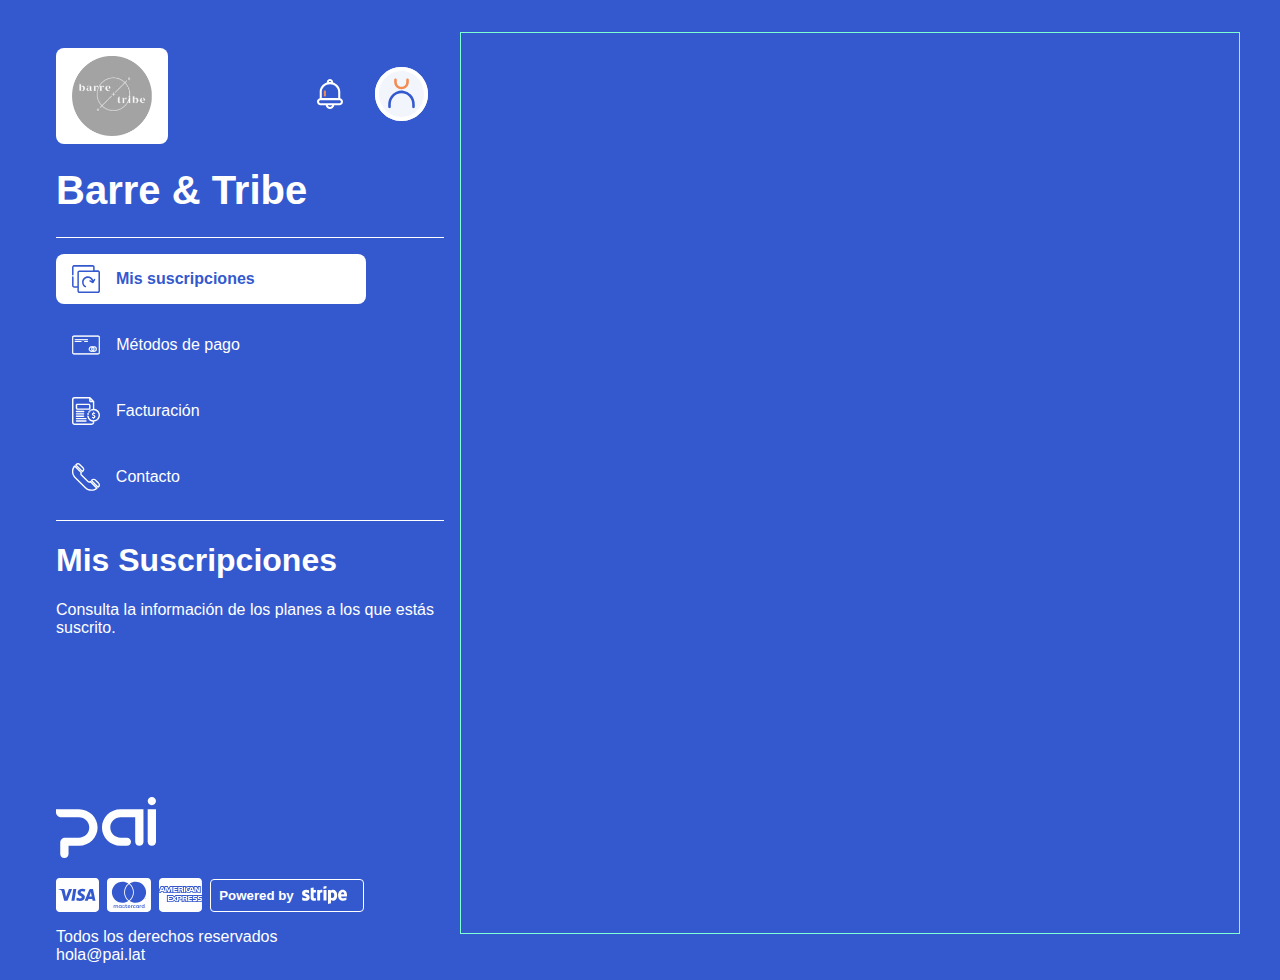
==== index.html @ e269d165 "first commit" ====
<!DOCTYPE html>
<html lang="en">
  <head>
    <meta charset="UTF-8" />
    <meta http-equiv="X-UA-Compatible" content="IE=edge" />
    <meta name="viewport" content="width=device-width, initial-scale=1.0" />
    <link rel="stylesheet" href="./assets/css/main.css" />
    <title>Pai - Technical Challenge</title>
  </head>
  <body>
    <main class="container">
      <aside class="menu">
        <header class="header">
          <div class="header__company-img">
            <img src="./assets/img/barre_tribe.png" alt="company logo" />
          </div>
          <div class="header__icons">
            <a href="#" alt="">
              <img src="./assets/svg/icons/bell.svg" alt="Notificaciones" />
            </a>
            <a href="#">
              <img src="./assets/svg/icons/user_icon.svg" alt="Usuario" />
            </a>
          </div>
        </header>
        <nav>
          <h1 class="main-title">Barre & Tribe</h1>
          <div class="split-line"></div>
          <div class="nav__btn active">
            <img src="./assets/svg/icons/subscriptions_icon.svg" alt="" />
            <p>Mis suscripciones</p>
          </div>
          <div class="nav__btn no-active">
            <img src="./assets/svg/icons/card_icon.svg" alt="" />
            <p>Métodos de pago</p>
          </div>
          <div class="nav__btn no-active">
            <img src="./assets/svg/icons/invoice_icon.svg" alt="" />
            <p>Facturación</p>
          </div>
          <div class="nav__btn no-active">
            <img src="./assets/svg/icons/phone_icon.svg" alt="" />
            <p>Contacto</p>
          </div>
          <br />
          <div class="split-line"></div>
        </nav>
        <article>
          <h1>Mis Suscripciones</h1>
          <h4>
            Consulta la información de los planes a los que estás suscrito.
          </h4>
        </article>
        <footer class="footer-container">
          <div class="footer-logo">
            <img src="./assets/svg/logos/pai_logo.svg" alt="" />
          </div>
          <div class="footer__cards-icons">
            <img src="./assets/svg/icons/visa.svg" alt="" />
            <img src="./assets/svg/icons/mastercard.svg" alt="" />
            <img src="./assets/svg/icons/american_express.svg" alt="" />
            <a
              href="https://stripe.com/partners/pai"
              class="footer__cards-icons--stripe link-dark"
              target="_blank"
            >
              <h5>Powered by</h5>
              <img src="./assets/svg/logos/stripe.svg" alt="" />
            </a>
          </div>
          <h4>Todos los derechos reservados</h4>
          <a href="mailto:hola@pai.lat" class="link-dark">hola@pai.lat</a>
        </footer>
      </aside>
      <section class="description"></section>
    </main>
  </body>
</html>
---- assets/css/main.css ----
:root {
  --main-color: #3459ce;
  --white: #fff;
}

body {
  margin: 0;
  padding: 0;
  box-sizing: border-box;
  background-color: var(--main-color);
  font-family: "ubuntu", sans-serif;
  font-size: 16px;
}

h1 {
  color: var(--white);
}

h4 {
  color: var(--white);
  font-weight: lighter;
  margin: 1rem 0 0 0;
}
.container {
  display: grid;
  grid-template-columns: 35% 65%;
  max-width: 1200px;
  margin: 0 auto;
  margin-top: 2rem;
  height: 100vh;
}

.menu {
  padding: 1rem;
}

.main-title {
  font-size: 2.5rem;
  margin: 1.5rem 0;
  color: var(--white);
}

.active {
  background-color: var(--white);
  width: 80%;
  color: var(--main-color);
  border-radius: 0.5rem;
  cursor: pointer;
  font-weight: bold;
}

.no-active {
  color: var(--white);
}

.no-active > img {
  filter: brightness(5);
}

.link-dark {
  color: var(--white);
  text-decoration: none;
}

/*********** Start Lateral Menu **********/

.header {
  display: flex;
  align-items: center;
  justify-content: space-between;
}

.header__company-img {
  height: 80px;
  border-radius: 0.5rem;
  background-color: var(--white);
  padding: 0.5rem 1rem;
  text-align: center;
}

.header__company-img img {
  height: 100%;
}

.header__icons {
  display: flex;
  align-items: center;
}

.header__icons img {
  margin: 0 1rem;
}

.description {
  border: 1px solid aquamarine;
  height: 100vh;
}

.nav__btn {
  display: flex;
  margin-top: 1rem;
}

.nav__btn img {
  padding-left: 1rem;
  padding-right: 1rem;
}

.split-line {
  border-bottom: 1px solid var(--white);
}

.footer__cards-icons {
  display: flex;
  align-items: center;
}

.footer__cards-icons img {
  margin-right: 0.5rem;
}

.footer__cards-icons--stripe {
  display: flex;
  align-items: center;
  border: 1px solid var(--white);
  border-radius: 0.25rem;
  padding: 0 0.5rem;
}

.footer__cards-icons--stripe h5 {
  color: var(--white);
  margin: 0.5rem 0.5rem 0.5rem 0;
}

.footer-container {
  margin-top: 10rem;
}

.footer-logo {
  margin-bottom: 1rem;
}
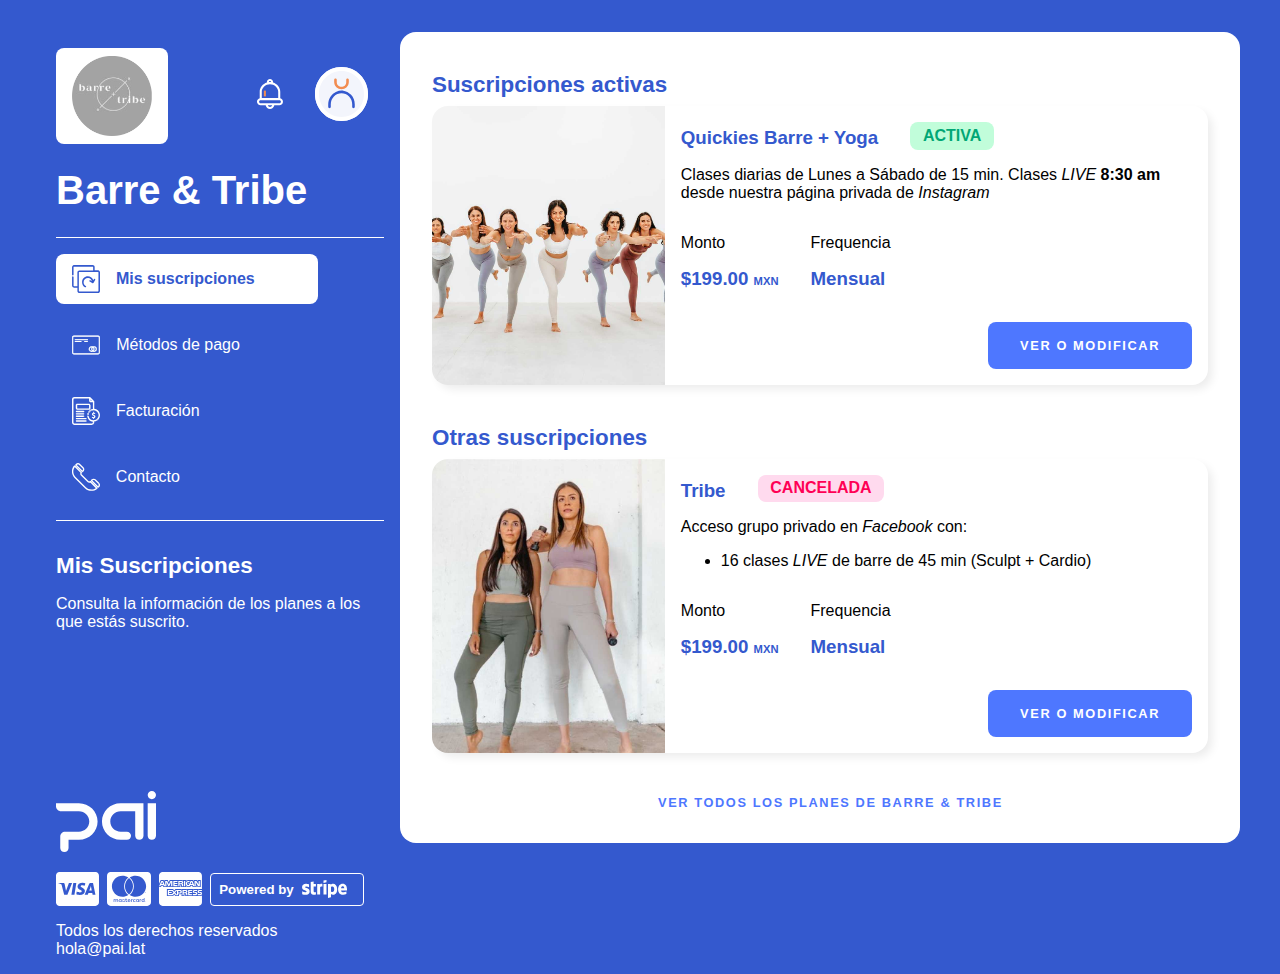
==== commit f45fc07e: "suscription screen finished" ====
--- a/index.html
+++ b/index.html
@@ -46,7 +46,7 @@
           <div class="split-line"></div>
         </nav>
         <article>
-          <h1>Mis Suscripciones</h1>
+          <h1 class="white-title">Mis Suscripciones</h1>
           <h4>
             Consulta la información de los planes a los que estás suscrito.
           </h4>
@@ -72,7 +72,67 @@
           <a href="mailto:hola@pai.lat" class="link-dark">hola@pai.lat</a>
         </footer>
       </aside>
-      <section class="description"></section>
+      <section class="description-container">
+        <h1>Suscripciones activas</h1>
+        <article class="subscription-card">
+          <div class="img-container">
+            <img src="./assets/img/women_1.jpg" alt="Mujeres Entrenando" />
+          </div>
+          <div class="info-container">
+            <div class="subscription-title">
+              <h3>Quickies Barre + Yoga</h3>
+              <span class="active-btn">ACTIVA</span>
+            </div>
+            <p>
+              Clases diarias de Lunes a Sábado de 15 min. Clases <i>LIVE </i>
+              <b>8:30 am</b> desde nuestra página privada de <i>Instagram</i>
+            </p>
+            <div class="price-frequency">
+              <div>
+                <p>Monto</p>
+                <h3>$199.00 <small>MXN</small></h3>
+              </div>
+              <div>
+                <p>Frequencia</p>
+                <h3>Mensual</h3>
+              </div>
+            </div>
+            <a href="https://pai.lat" class="main-btn">ver o modificar</a>
+          </div>
+        </article>
+        <h1>Otras suscripciones</h1>
+        <article class="subscription-card">
+          <div class="img-container">
+            <img src="./assets/img/women_2.jpg" alt="Mujeres Entrenando" />
+          </div>
+          <div class="info-container">
+            <div class="subscription-title">
+              <h3>Tribe</h3>
+              <span class="canceled-btn">CANCELADA</span>
+            </div>
+            <p>
+              Acceso grupo privado en <i>Facebook</i> con:
+              <ul>
+                <li>
+                  16 clases <i>LIVE</i> de barre de 45 min (Sculpt + Cardio)
+                </li>
+              </ul>
+            </p>
+            <div class="price-frequency">
+              <div>
+                <p>Monto</p>
+                <h3>$199.00 <small>MXN</small></h3>
+              </div>
+              <div>
+                <p>Frequencia</p>
+                <h3>Mensual</h3>
+              </div>
+            </div>
+            <a href="https://pai.lat" class="main-btn" target="_blank">ver o modificar</a>
+          </div>
+        </article>
+          <a href="https://pai.lat" class="secondary-btn" target="_blank">ver todos los planes de barre & tribe</a>
+      </section>
     </main>
   </body>
 </html>
--- a/assets/css/main.css
+++ b/assets/css/main.css
@@ -1,6 +1,11 @@
 :root {
   --main-color: #3459ce;
   --white: #fff;
+  --active: #c1fdda;
+  --active-font: #01a775;
+  --main-button: #4e77ff;
+  --canceled: rgb(255, 218, 238);
+  --canceled-font: rgb(255, 0, 85);
 }
 
 body {
@@ -13,7 +18,14 @@
 }
 
 h1 {
-  color: var(--white);
+  color: var(--main-color);
+  font-size: 1.4rem;
+  margin: 0.5rem 0 0.5rem 0;
+}
+
+h3 {
+  color: var(--main-color);
+  margin: 0.3rem 0 0 0;
 }
 
 h4 {
@@ -21,9 +33,14 @@
   font-weight: lighter;
   margin: 1rem 0 0 0;
 }
+
+/* --------------------------------------------/
+|                   UTILITIES 
+\* -------------------------------------------*/
+
 .container {
   display: grid;
-  grid-template-columns: 35% 65%;
+  grid-template-columns: 30% 70%;
   max-width: 1200px;
   margin: 0 auto;
   margin-top: 2rem;
@@ -62,6 +79,58 @@
   text-decoration: none;
 }
 
+.white-title {
+  margin-top: 2rem;
+  color: var(--white);
+}
+
+.active-btn {
+  background-color: var(--active);
+  padding: 0.3rem 0.8rem;
+  border-radius: 0.5rem;
+  font-weight: bold;
+  color: var(--active-font);
+  margin-left: 2rem;
+}
+
+.canceled-btn {
+  background-color: var(--canceled);
+  padding: 0.3rem 0.8rem;
+  border-radius: 0.5rem;
+  font-weight: bold;
+  color: var(--canceled-font);
+  margin-left: 2rem;
+}
+
+.main-btn {
+  background-color: var(--main-button);
+  padding: 1rem 2rem 1rem 2rem;
+  float: right;
+  text-transform: uppercase;
+  font-size: 0.8rem;
+  font-weight: bold;
+  text-decoration: none;
+  color: var(--white);
+  letter-spacing: 0.1rem;
+  border-radius: 0.5rem;
+  margin-top: 2rem;
+}
+
+.secondary-btn {
+  position: relative;
+  left: 25%;
+  background-color: var(--white);
+  padding: 1rem 2rem 1rem 2rem;
+  text-transform: uppercase;
+  font-size: 0.8rem;
+  font-weight: bold;
+  text-decoration: none;
+  color: var(--main-button);
+  letter-spacing: 0.1rem;
+  border-radius: 0.5rem;
+  margin-top: 2rem;
+}
+
 /*********** Start Lateral Menu **********/
 
 .header {
@@ -89,11 +158,6 @@
 
 .header__icons img {
   margin: 0 1rem;
-}
-
-.description {
-  border: 1px solid aquamarine;
-  height: 100vh;
 }
 
 .nav__btn {
@@ -139,3 +203,51 @@
 .footer-logo {
   margin-bottom: 1rem;
 }
+
+/*************** End Lateral Menu **************/
+
+/*********** Start Description Section **********/
+
+.description-container {
+  padding: 2rem;
+  background-color: var(--white);
+  border-radius: 1rem;
+  height: fit-content;
+}
+
+.subscription-card {
+  display: grid;
+  grid-template-columns: minmax(150px, 30%) 1fr;
+  width: 100%;
+  border-radius: 1rem;
+  box-shadow: 5px 5px 10px -1px rgba(0, 0, 0, 0.08);
+  margin-bottom: 2.5rem;
+}
+
+.info-container {
+  padding: 1rem;
+}
+
+.img-container img {
+  width: 100%;
+  height: 100%;
+  object-fit: cover;
+  border-radius: 1rem 0 0rem 1rem;
+}
+
+.subscription-title {
+  display: flex;
+  align-items: center;
+}
+
+.price-frequency {
+  display: flex;
+}
+
+.price-frequency > div {
+  margin-right: 2rem;
+}
+
+.price-frequency small {
+  font-size: 0.7rem;
+}
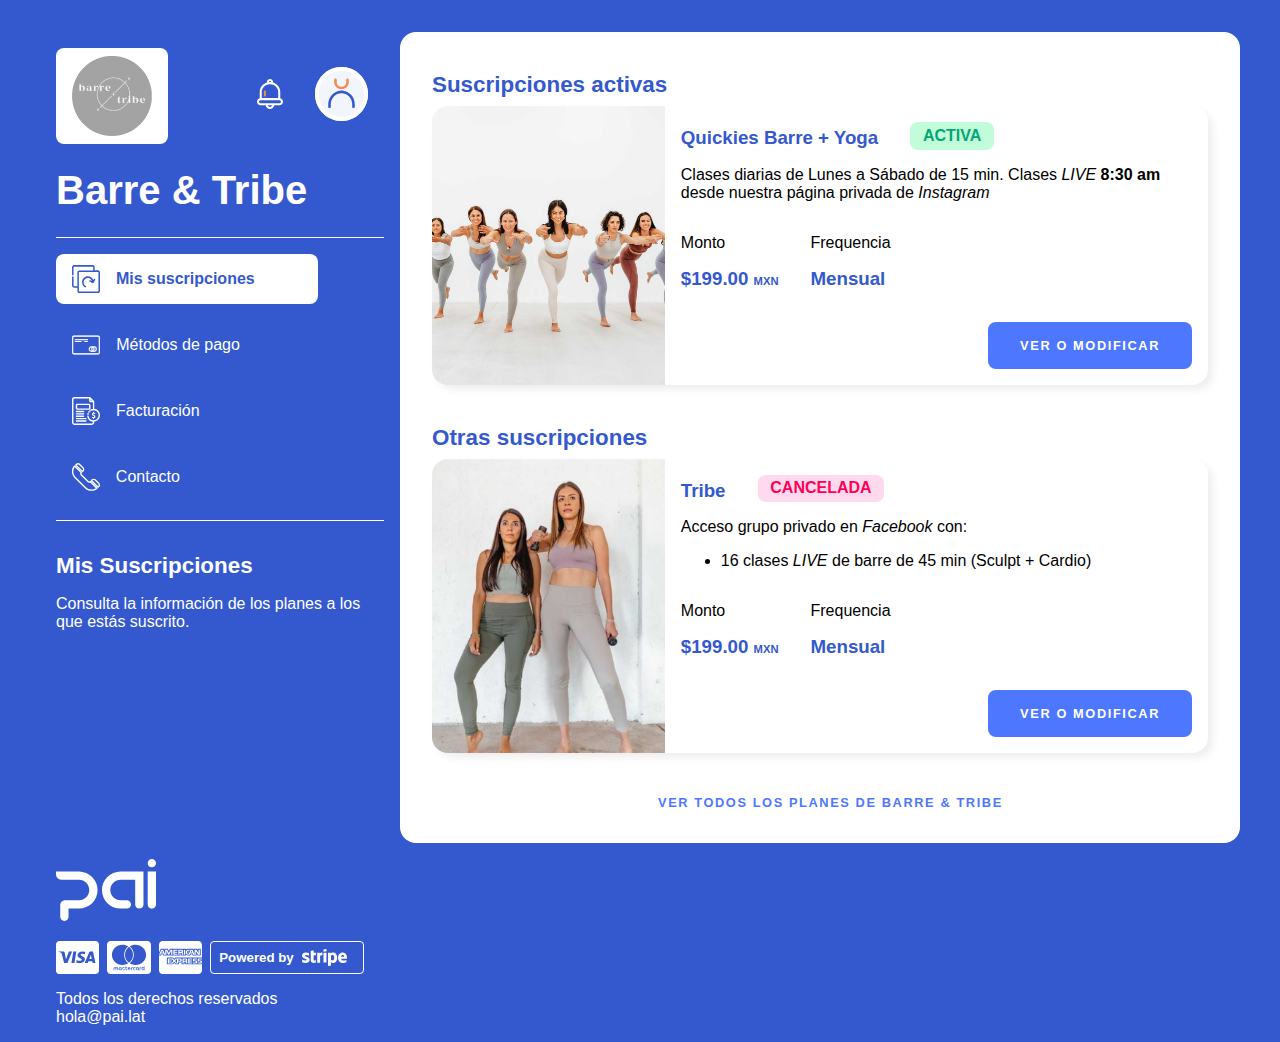
==== commit 744cf924: "second screen info subscription" ====
--- a/index.html
+++ b/index.html
@@ -51,7 +51,7 @@
             Consulta la información de los planes a los que estás suscrito.
           </h4>
         </article>
-        <footer class="footer-container">
+        <!-- <footer class="footer-container">
           <div class="footer-logo">
             <img src="./assets/svg/logos/pai_logo.svg" alt="" />
           </div>
@@ -70,7 +70,7 @@
           </div>
           <h4>Todos los derechos reservados</h4>
           <a href="mailto:hola@pai.lat" class="link-dark">hola@pai.lat</a>
-        </footer>
+        </footer> -->
       </aside>
       <section class="description-container">
         <h1>Suscripciones activas</h1>
@@ -97,7 +97,7 @@
                 <h3>Mensual</h3>
               </div>
             </div>
-            <a href="https://pai.lat" class="main-btn">ver o modificar</a>
+            <a href="subscriptions-detail.html" class="main-btn">ver o modificar</a>
           </div>
         </article>
         <h1>Otras suscripciones</h1>
@@ -131,8 +131,28 @@
             <a href="https://pai.lat" class="main-btn" target="_blank">ver o modificar</a>
           </div>
         </article>
-          <a href="https://pai.lat" class="secondary-btn" target="_blank">ver todos los planes de barre & tribe</a>
+          <a href="subscriptions-detail.html" class="secondary-btn" target="_blank">ver todos los planes de barre & tribe</a>
       </section>
+      <footer class="footer-container">
+          <div class="footer-logo">
+            <img src="./assets/svg/logos/pai_logo.svg" alt="" />
+          </div>
+          <div class="footer__cards-icons">
+            <img src="./assets/svg/icons/visa.svg" alt="" />
+            <img src="./assets/svg/icons/mastercard.svg" alt="" />
+            <img src="./assets/svg/icons/american_express.svg" alt="" />
+            <a
+              href="https://stripe.com/partners/pai"
+              class="footer__cards-icons--stripe link-dark"
+              target="_blank"
+            >
+              <h5>Powered by</h5>
+              <img src="./assets/svg/logos/stripe.svg" alt="" />
+            </a>
+          </div>
+          <h4>Todos los derechos reservados</h4>
+          <a href="mailto:hola@pai.lat" class="link-dark">hola@pai.lat</a>
+        </footer>
     </main>
   </body>
 </html>
--- a/assets/css/main.css
+++ b/assets/css/main.css
@@ -1,11 +1,13 @@
 :root {
   --main-color: #3459ce;
+  --soft-color: #c3d1ff;
   --white: #fff;
   --active: #c1fdda;
   --active-font: #01a775;
   --main-button: #4e77ff;
   --canceled: rgb(255, 218, 238);
   --canceled-font: rgb(255, 0, 85);
+  --no-active: #808080;
 }
 
 body {
@@ -23,6 +25,12 @@
   margin: 0.5rem 0 0.5rem 0;
 }
 
+h2 {
+  color: var(--main-color);
+  font-size: 1.2rem;
+  margin: 0.5rem 0 0.5rem 0;
+}
+
 h3 {
   color: var(--main-color);
   margin: 0.3rem 0 0 0;
@@ -131,6 +139,28 @@
   margin-top: 2rem;
 }
 
+.split-line {
+  border-bottom: 1px solid var(--white);
+}
+
+.split-line-blue {
+  border-bottom: 1px solid var(--soft-color);
+  margin: 3rem 0;
+}
+.title-active {
+  padding-bottom: 0.5rem;
+  border-bottom: 2px solid var(--main-color);
+  text-decoration: none;
+}
+
+.title-no-active {
+  text-decoration: none;
+}
+
+.title-no-active h2 {
+  color: var(--no-active);
+}
+
 /*********** Start Lateral Menu **********/
 
 .header {
@@ -163,6 +193,7 @@
 .nav__btn {
   display: flex;
   margin-top: 1rem;
+  text-decoration: none;
 }
 
 .nav__btn img {
@@ -170,10 +201,6 @@
   padding-right: 1rem;
 }
 
-.split-line {
-  border-bottom: 1px solid var(--white);
-}
-
 .footer__cards-icons {
   display: flex;
   align-items: center;
@@ -197,7 +224,8 @@
 }
 
 .footer-container {
-  margin-top: 10rem;
+  position: sticky;
+  padding: 1rem;
 }
 
 .footer-logo {
@@ -251,3 +279,65 @@
 .price-frequency small {
   font-size: 0.7rem;
 }
+
+/*********** End Description Section **********/
+
+/*********** Start Subscription Detail Styles **********/
+
+.subscription-header {
+  display: flex;
+  margin-bottom: 2rem;
+}
+
+.subscription-header a {
+  margin-right: 2rem;
+}
+
+.subscription-info {
+  display: grid;
+  grid-template-columns: 1fr 2fr;
+}
+
+.subscription-fee p {
+  margin: 1rem 0 0rem 0;
+}
+
+.subscription-img--container img {
+  width: 100%;
+  height: 100%;
+  object-fit: cover;
+  border-radius: 1rem;
+}
+
+.subscription-delete {
+  text-decoration: none;
+  color: var(--no-active);
+}
+
+/*********** End Subscription Detail Styles **********/
+
+/* --------------------------------------------/
+                   LARGE 992 PX
+\* -------------------------------------------*/
+
+@media screen and (max-width: 992px) {
+  .container {
+    grid-template-columns: 1fr;
+    margin: 0 auto;
+  }
+  .description-container {
+    margin: 1rem;
+  }
+}
+
+/* --------------------------------------------/
+                   MEDIUM 768 PX
+\* -------------------------------------------*/
+
+@media screen and (max-width: 768px) {
+  .secondary-btn {
+    position: static;
+    width: 100%;
+    padding: 0.5rem;
+  }
+}
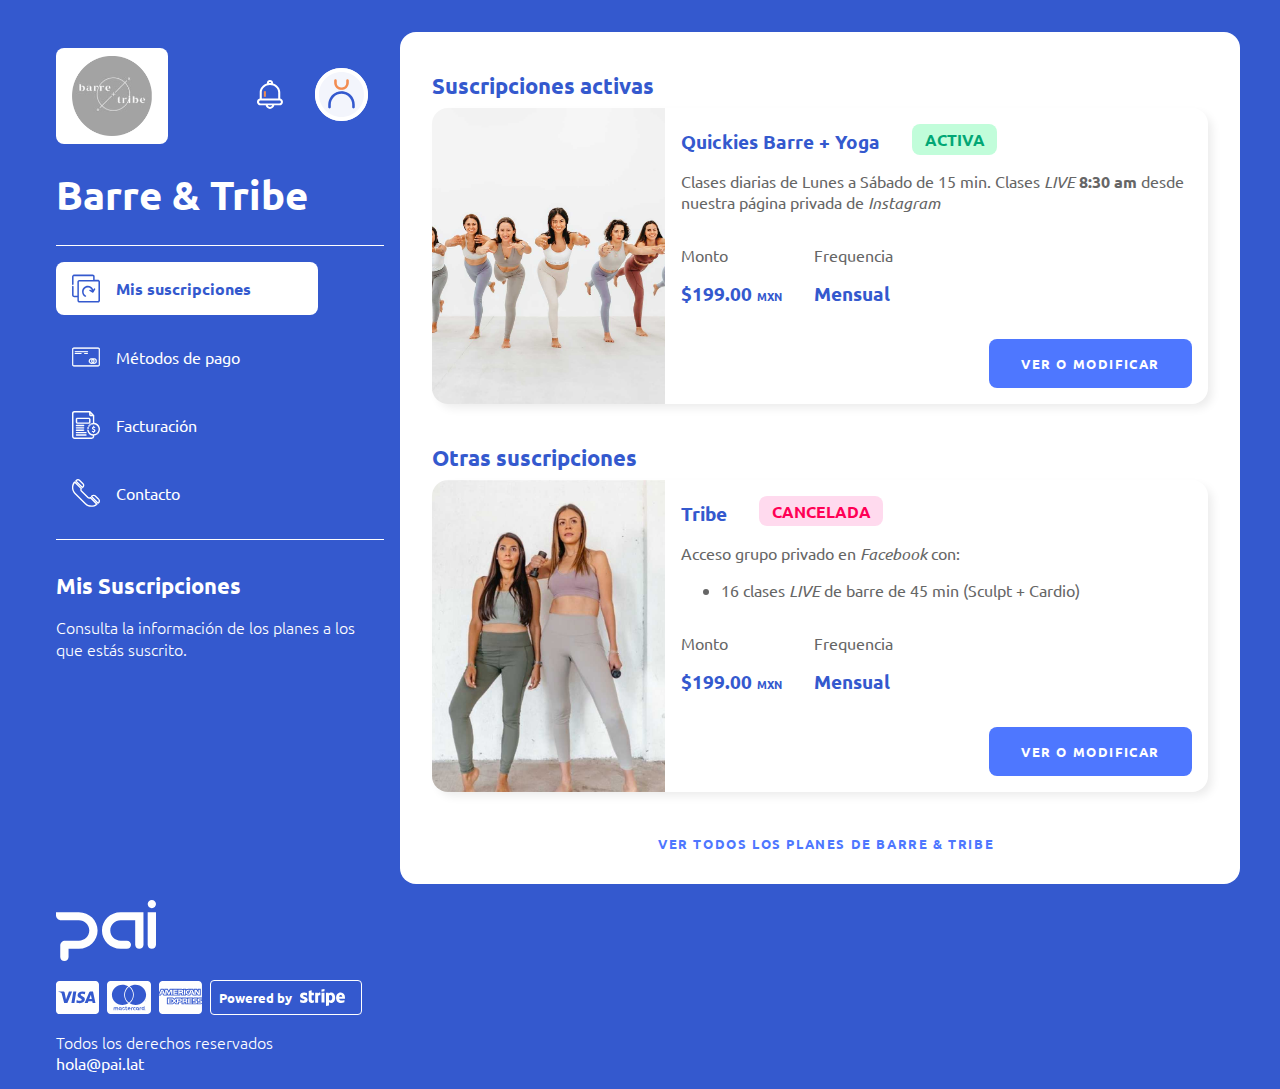
==== commit 0d9b062a: "fixing styles" ====
--- a/index.html
+++ b/index.html
@@ -26,22 +26,22 @@
         <nav>
           <h1 class="main-title">Barre & Tribe</h1>
           <div class="split-line"></div>
-          <div class="nav__btn active">
+          <a class="nav__btn active">
             <img src="./assets/svg/icons/subscriptions_icon.svg" alt="" />
             <p>Mis suscripciones</p>
-          </div>
-          <div class="nav__btn no-active">
+          </a>
+          <a href="payments.html" class="nav__btn no-active">
             <img src="./assets/svg/icons/card_icon.svg" alt="" />
             <p>Métodos de pago</p>
-          </div>
-          <div class="nav__btn no-active">
+          </a>
+          <a href="payments.html" class="nav__btn no-active">
             <img src="./assets/svg/icons/invoice_icon.svg" alt="" />
             <p>Facturación</p>
-          </div>
-          <div class="nav__btn no-active">
+          </a>
+          <a href="user-data.html" class="nav__btn no-active">
             <img src="./assets/svg/icons/phone_icon.svg" alt="" />
             <p>Contacto</p>
-          </div>
+          </a>
           <br />
           <div class="split-line"></div>
         </nav>
@@ -51,26 +51,6 @@
             Consulta la información de los planes a los que estás suscrito.
           </h4>
         </article>
-        <!-- <footer class="footer-container">
-          <div class="footer-logo">
-            <img src="./assets/svg/logos/pai_logo.svg" alt="" />
-          </div>
-          <div class="footer__cards-icons">
-            <img src="./assets/svg/icons/visa.svg" alt="" />
-            <img src="./assets/svg/icons/mastercard.svg" alt="" />
-            <img src="./assets/svg/icons/american_express.svg" alt="" />
-            <a
-              href="https://stripe.com/partners/pai"
-              class="footer__cards-icons--stripe link-dark"
-              target="_blank"
-            >
-              <h5>Powered by</h5>
-              <img src="./assets/svg/logos/stripe.svg" alt="" />
-            </a>
-          </div>
-          <h4>Todos los derechos reservados</h4>
-          <a href="mailto:hola@pai.lat" class="link-dark">hola@pai.lat</a>
-        </footer> -->
       </aside>
       <section class="description-container">
         <h1>Suscripciones activas</h1>
--- a/assets/css/main.css
+++ b/assets/css/main.css
@@ -1,13 +1,22 @@
+@import url("https://fonts.googleapis.com/css2?family=Ubuntu:wght@300;400;700&display=swap");
+
 :root {
+  --black-text: #666666;
   --main-color: #3459ce;
   --soft-color: #c3d1ff;
+  --softly-color: #e3eaff;
   --white: #fff;
+  --soft-gray: rgb(240, 240, 240);
+  --border-gray: rgb(199, 199, 199);
   --active: #c1fdda;
   --active-font: #01a775;
+  --no-active: #808080;
   --main-button: #4e77ff;
   --canceled: rgb(255, 218, 238);
   --canceled-font: rgb(255, 0, 85);
-  --no-active: #808080;
+  --warning: rgb(253, 214, 177);
+  --warning-font: rgb(255, 145, 0);
+  --box-shadow: 5px 5px 10px -1px rgba(0, 0, 0, 0.08);
 }
 
 body {
@@ -15,8 +24,9 @@
   padding: 0;
   box-sizing: border-box;
   background-color: var(--main-color);
-  font-family: "ubuntu", sans-serif;
+  font-family: "Ubuntu", sans-serif;
   font-size: 16px;
+  color: var(--black-text);
 }
 
 h1 {
@@ -45,6 +55,47 @@
 /* --------------------------------------------/
 |                   UTILITIES 
 \* -------------------------------------------*/
+
+.action-btn {
+  background-color: var(--white);
+  border: 1px solid var(--main-button);
+  padding: 0.8rem 1.5rem 0.8rem 1.5rem;
+  text-transform: uppercase;
+  font-size: 1rem;
+  font-weight: bold;
+  text-decoration: none;
+  color: var(--main-button);
+  letter-spacing: 0.1rem;
+  border-radius: 0.5rem;
+  float: right;
+}
+
+.active {
+  background-color: var(--white);
+  width: 80%;
+  color: var(--main-color);
+  border-radius: 0.5rem;
+  cursor: pointer;
+  font-weight: bold;
+}
+
+.active-btn {
+  background-color: var(--active);
+  padding: 0.3rem 0.8rem;
+  border-radius: 0.5rem;
+  font-weight: bold;
+  color: var(--active-font);
+  text-align: center;
+}
+
+.canceled-btn {
+  background-color: var(--canceled);
+  padding: 0.3rem 0.8rem;
+  border-radius: 0.5rem;
+  font-weight: bold;
+  color: var(--canceled-font);
+  text-align: center;
+}
 
 .container {
   display: grid;
@@ -55,59 +106,18 @@
   height: 100vh;
 }
 
-.menu {
-  padding: 1rem;
-}
-
-.main-title {
-  font-size: 2.5rem;
-  margin: 1.5rem 0;
-  color: var(--white);
-}
-
-.active {
-  background-color: var(--white);
-  width: 80%;
-  color: var(--main-color);
-  border-radius: 0.5rem;
-  cursor: pointer;
-  font-weight: bold;
-}
-
-.no-active {
-  color: var(--white);
-}
-
-.no-active > img {
-  filter: brightness(5);
+.discount-btn {
+  background-color: var(--soft-gray);
+  padding: 0.3rem 0.8rem;
+  border-radius: 0.5rem;
+  font-weight: bold;
+  color: var(--no-active);
+  text-align: center;
 }
 
 .link-dark {
   color: var(--white);
   text-decoration: none;
-}
-
-.white-title {
-  margin-top: 2rem;
-  color: var(--white);
-}
-
-.active-btn {
-  background-color: var(--active);
-  padding: 0.3rem 0.8rem;
-  border-radius: 0.5rem;
-  font-weight: bold;
-  color: var(--active-font);
-  margin-left: 2rem;
-}
-
-.canceled-btn {
-  background-color: var(--canceled);
-  padding: 0.3rem 0.8rem;
-  border-radius: 0.5rem;
-  font-weight: bold;
-  color: var(--canceled-font);
-  margin-left: 2rem;
 }
 
 .main-btn {
@@ -122,6 +132,44 @@
   letter-spacing: 0.1rem;
   border-radius: 0.5rem;
   margin-top: 2rem;
+}
+
+.main-title {
+  font-size: 2.5rem;
+  margin: 1.5rem 0;
+  color: var(--white);
+}
+
+.menu {
+  padding: 1rem;
+}
+
+.no-active {
+  color: var(--white);
+}
+
+.no-active > img {
+  filter: brightness(5);
+}
+
+.payments-btn {
+  background-color: var(--white);
+  padding: 0.5rem 1rem 0.5rem 1rem;
+  margin: 0 1rem;
+  text-transform: uppercase;
+  font-size: 0.8rem;
+  font-weight: bold;
+  text-decoration: none;
+  color: var(--main-button);
+  letter-spacing: 0.1rem;
+  border-radius: 0.25rem;
+  box-shadow: var(--box-shadow);
+}
+
+.disable {
+  padding: 0;
+  background-color: var(--softly-color);
+  box-shadow: none;
 }
 
 .secondary-btn {
@@ -151,14 +199,36 @@
   padding-bottom: 0.5rem;
   border-bottom: 2px solid var(--main-color);
   text-decoration: none;
+  text-align: center;
 }
 
 .title-no-active {
   text-decoration: none;
+  text-align: center;
 }
 
 .title-no-active h2 {
   color: var(--no-active);
+}
+
+.txt-margin-right {
+  margin-right: 1rem;
+}
+
+.white-title {
+  margin-top: 2rem;
+  color: var(--white);
+}
+
+.warning-btn {
+  background-color: var(--warning);
+  padding: 0.3rem 0.8rem;
+  border-radius: 0.5rem;
+  font-weight: bold;
+  color: var(--warning-font);
+  width: 50%;
+  height: fit-content;
+  text-align: center;
 }
 
 /*********** Start Lateral Menu **********/
@@ -248,7 +318,7 @@
   grid-template-columns: minmax(150px, 30%) 1fr;
   width: 100%;
   border-radius: 1rem;
-  box-shadow: 5px 5px 10px -1px rgba(0, 0, 0, 0.08);
+  box-shadow: var(--box-shadow);
   margin-bottom: 2.5rem;
 }
 
@@ -268,6 +338,10 @@
   align-items: center;
 }
 
+.subscription-title h3 {
+  margin-right: 2rem;
+}
+
 .price-frequency {
   display: flex;
 }
@@ -283,6 +357,80 @@
 /*********** End Description Section **********/
 
 /*********** Start Subscription Detail Styles **********/
+
+/*------- Start Carousel ------*/
+
+@keyframes carousel-slide {
+  0% {
+    transform: translateX(0%);
+  }
+  33.33% {
+    transform: translateX(-33.33%);
+  }
+  66.66% {
+    transform: translateX(-66.66%);
+  }
+}
+
+.carousel {
+  width: 100%;
+  border-radius: 1rem;
+  overflow-x: hidden;
+}
+
+.carousel input {
+  display: none;
+}
+
+.carousel label {
+  display: inline-block;
+  margin: 0 0.25rem;
+  width: 0.5rem;
+  height: 0.5rem;
+  border: 2px solid var(--main-button);
+  border-radius: 50%;
+  cursor: pointer;
+}
+
+.carousel .slides {
+  width: 300%;
+  padding: 0;
+  display: flex;
+  list-style: none;
+  transition: transform 0.5s ease-in-out;
+  animation: carousel-slide 9s ease-in-out;
+}
+
+.carousel-img {
+  border-radius: 1rem;
+  width: 100%;
+  height: 100%;
+  object-fit: cover;
+}
+
+#slide-1:checked ~ .slides {
+  transform: translateX(0%);
+}
+
+#slide-2:checked ~ .slides {
+  transform: translateX(-33.33%);
+}
+
+#slide-3:checked ~ .slides {
+  transform: translateX(-66.66%);
+}
+
+#slide-1:checked ~ .slides-nav label#dot-1,
+#slide-2:checked ~ .slides-nav label#dot-2,
+#slide-3:checked ~ .slides-nav label#dot-3 {
+  background-color: var(--main-color);
+}
+
+.slides-nav {
+  text-align: center;
+}
+
+/*------- End Carousel ------*/
 
 .subscription-header {
   display: flex;
@@ -316,6 +464,105 @@
 
 /*********** End Subscription Detail Styles **********/
 
+/*********** Start Payment Styles **********/
+
+.credit-card-number img {
+  width: 2rem;
+  margin-right: 1rem;
+}
+
+.credit-card-number {
+  display: flex;
+  align-items: center;
+  margin-top: 1rem;
+}
+
+.credit-card-owner {
+  display: flex;
+  flex-wrap: wrap;
+  justify-content: space-between;
+}
+
+.nav-type-payments {
+  display: flex;
+  justify-content: space-around;
+  align-items: center;
+  margin-top: 2rem;
+  border-radius: 0.5rem;
+  padding: 1rem;
+  background-color: var(--softly-color);
+}
+
+.payments-info--row {
+  display: grid;
+  grid-template-columns: 1fr 1fr 2fr;
+  align-items: center;
+  margin: 1rem 0;
+}
+
+.payments-info--row > .active-btn {
+  width: 50%;
+}
+
+.payments-info--row > .canceled-btn {
+  width: 50%;
+}
+
+.payment-success--row {
+  display: flex;
+  align-items: baseline;
+}
+
+.payment-discount--row {
+  display: flex;
+  align-items: baseline;
+}
+
+.payment-method {
+  display: grid;
+  grid-template-columns: 1fr 1fr;
+  border-radius: 1rem;
+  box-shadow: 5px 5px 10px -1px rgba(0, 0, 0, 0.08);
+  margin-bottom: 2.5rem;
+  align-items: center;
+  padding: 1rem;
+}
+
+/*********** End Payment Styles **********/
+
+/*********** Start Form User Data **********/
+
+.form-container {
+  display: flex;
+  flex-wrap: wrap;
+}
+
+.form-fieldset {
+  flex: 1 1 180px;
+  margin-right: 0.5rem;
+  margin-bottom: 0.5rem;
+  border-radius: 0.5rem;
+  border: 1px solid var(--border-gray);
+}
+
+.form-fieldset--input {
+  margin-right: 0.5rem;
+  margin-bottom: 0.5rem;
+  border-radius: 0.5rem;
+  border: 1px solid var(--border-gray);
+}
+
+.form-fieldset input {
+  font-family: "Ubuntu", sans-serif;
+  font-size: 1rem;
+  color: var(--black-text);
+  padding: 0.3rem;
+  border: none;
+  width: 100%;
+  outline: none;
+}
+
+/*********** End Form User Data **********/
 /* --------------------------------------------/
                    LARGE 992 PX
 \* -------------------------------------------*/
@@ -335,9 +582,40 @@
 \* -------------------------------------------*/
 
 @media screen and (max-width: 768px) {
+  .credit-card-number {
+    flex-wrap: wrap;
+  }
+
+  .img-container img {
+    border-radius: 1rem;
+  }
+
+  .nav-type-payments {
+    flex-wrap: wrap;
+  }
+
+  .payments-info--row {
+    grid-template-columns: 1fr;
+  }
+
+  .payment-method {
+    grid-template-columns: 1fr;
+  }
+
+  .payment-discount--row {
+    display: block;
+  }
+
   .secondary-btn {
     position: static;
     width: 100%;
     padding: 0.5rem;
-  }
-}
+    text-align: center;
+  }
+  .subscription-card {
+    grid-template-columns: 1fr;
+  }
+  .subscription-header {
+    flex-wrap: wrap;
+  }
+}
